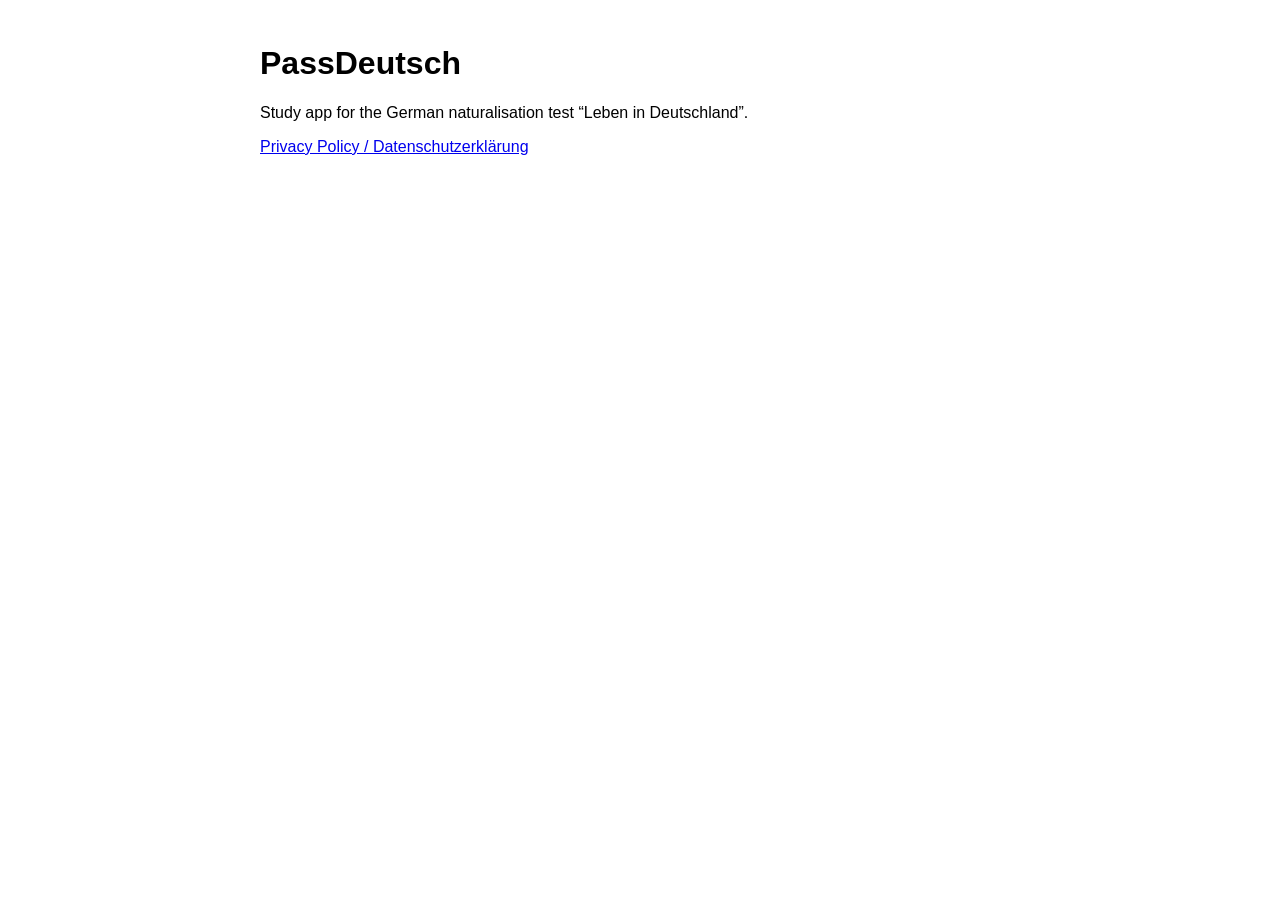
==== index.html @ 5f20ccb3 "Add PassDeutsch privacy policy and app-ads.txt" ====
<!DOCTYPE html>
<html lang="en">
<head><meta charset="utf-8"><meta name="viewport" content="width=device-width, initial-scale=1"><title>PassDeutsch</title></head>
<body style="font-family:-apple-system,sans-serif;max-width:760px;margin:0 auto;padding:24px">
<h1>PassDeutsch</h1>
<p>Study app for the German naturalisation test “Leben in Deutschland”.</p>
<p><a href="passdeutsch/privacy.html">Privacy Policy / Datenschutzerklärung</a></p>
</body>
</html>
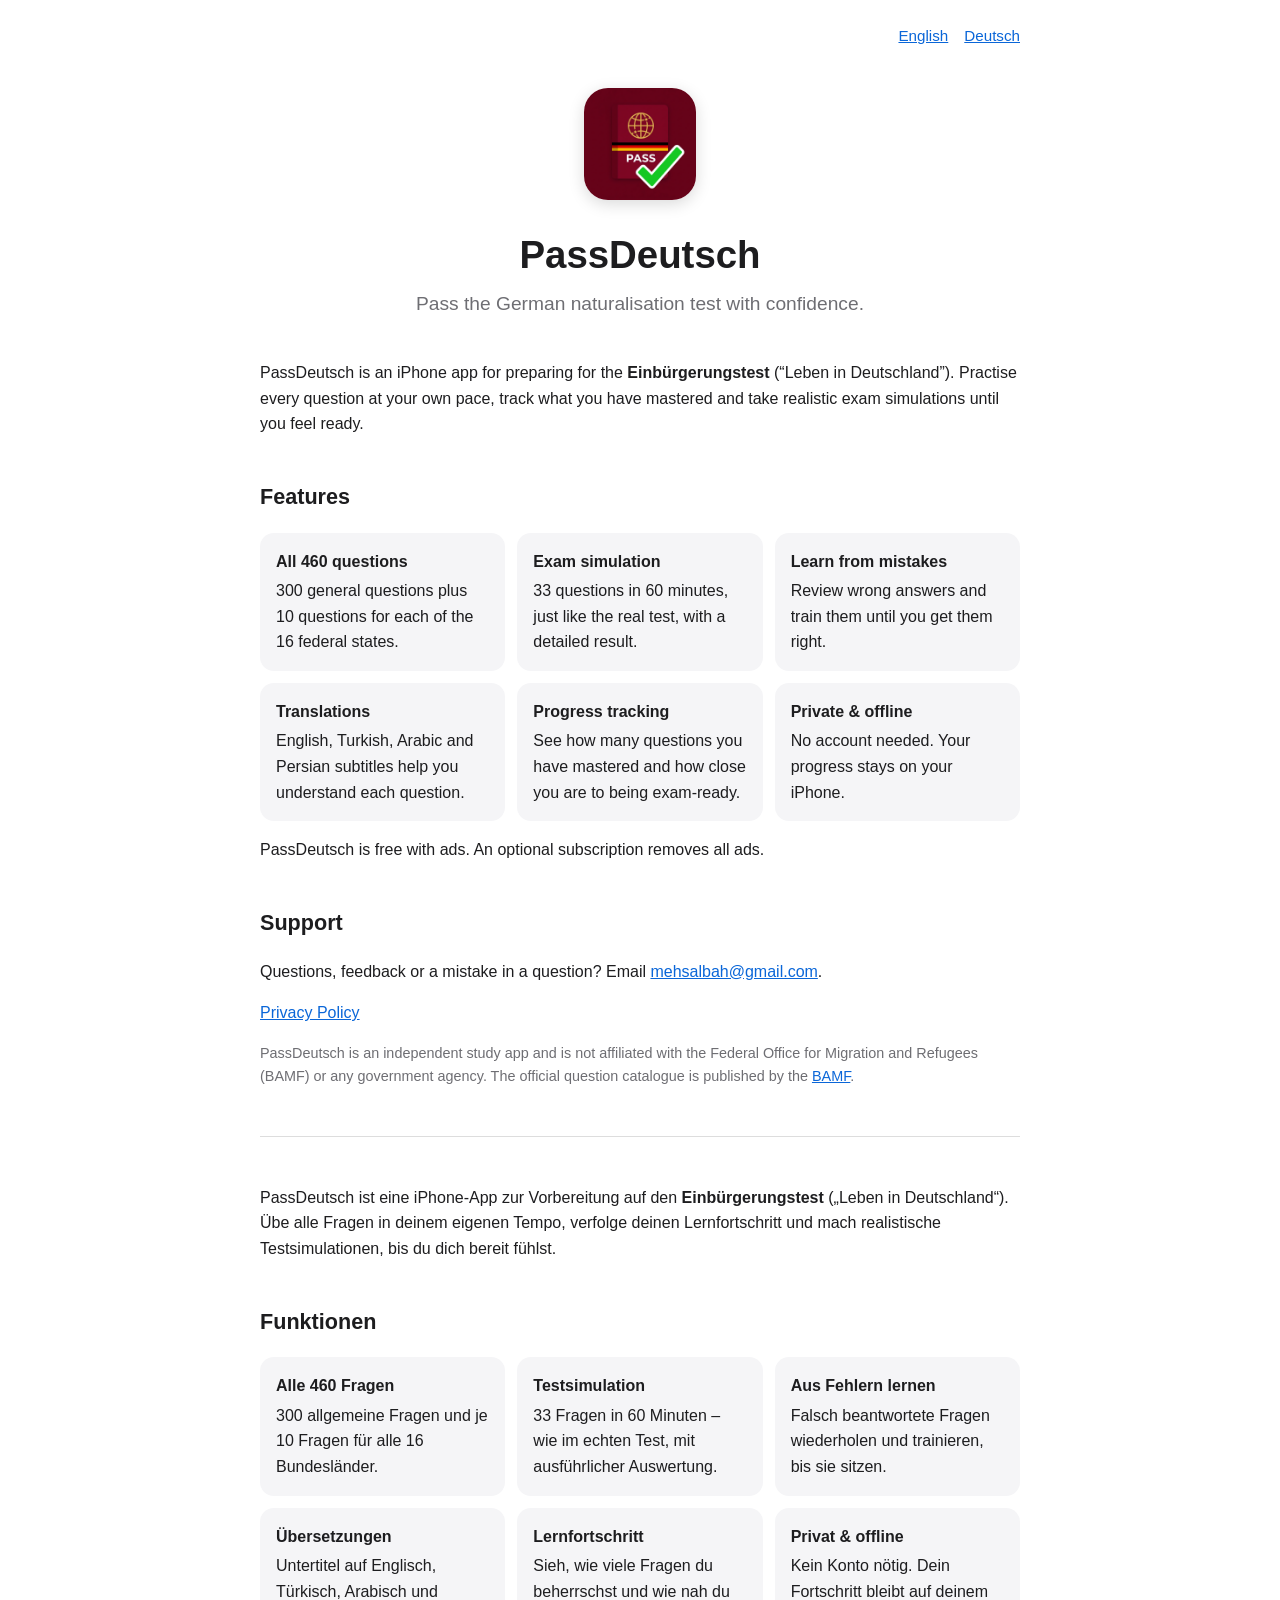
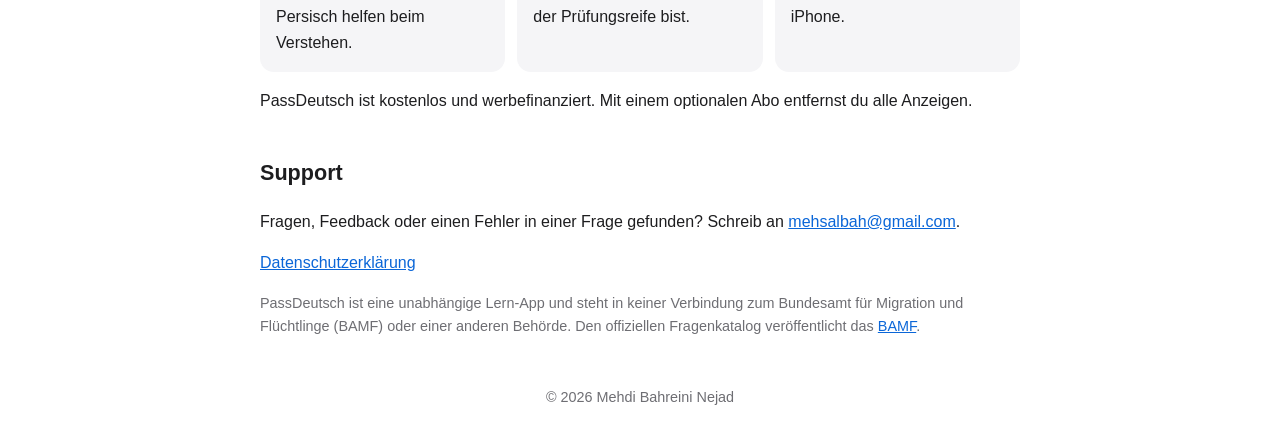
==== commit aaf1f5e5: "Turn the home page into a PassDeutsch landing page" ====
--- a/index.html
+++ b/index.html
@@ -1,9 +1,87 @@
 <!DOCTYPE html>
 <html lang="en">
-<head><meta charset="utf-8"><meta name="viewport" content="width=device-width, initial-scale=1"><title>PassDeutsch</title></head>
-<body style="font-family:-apple-system,sans-serif;max-width:760px;margin:0 auto;padding:24px">
-<h1>PassDeutsch</h1>
-<p>Study app for the German naturalisation test “Leben in Deutschland”.</p>
-<p><a href="passdeutsch/privacy.html">Privacy Policy / Datenschutzerklärung</a></p>
+<head>
+<meta charset="utf-8">
+<meta name="viewport" content="width=device-width, initial-scale=1">
+<title>PassDeutsch – Einbürgerungstest &amp; Leben in Deutschland</title>
+<meta name="description" content="PassDeutsch helps you prepare for the German naturalisation test “Leben in Deutschland” with all 460 questions, exam simulation and translations.">
+<style>
+  :root { --accent: #0a66d8; --muted: #6e6e73; --card: #f5f5f7; --line: #ddd; }
+  body { font-family: -apple-system, BlinkMacSystemFont, "Segoe UI", sans-serif; max-width: 760px; margin: 0 auto; padding: 24px; line-height: 1.6; color: #1d1d1f; }
+  nav { display: flex; justify-content: flex-end; gap: 16px; font-size: 0.95em; }
+  a { color: var(--accent); }
+  header { text-align: center; padding: 40px 0 24px; }
+  header img { width: 112px; height: 112px; border-radius: 24px; box-shadow: 0 4px 16px rgba(0,0,0,0.15); }
+  header h1 { font-size: 2.4em; margin: 16px 0 4px; }
+  .tagline { font-size: 1.2em; color: var(--muted); margin: 0; }
+  h2 { margin-top: 2em; font-size: 1.35em; }
+  .features { display: grid; grid-template-columns: repeat(auto-fit, minmax(220px, 1fr)); gap: 12px; padding: 0; list-style: none; }
+  .features li { background: var(--card); border-radius: 14px; padding: 16px; }
+  .features strong { display: block; margin-bottom: 4px; }
+  .note { font-size: 0.9em; color: var(--muted); }
+  hr { margin: 48px 0; border: none; border-top: 1px solid var(--line); }
+  footer { font-size: 0.9em; color: var(--muted); text-align: center; margin-top: 48px; }
+  @media (prefers-color-scheme: dark) {
+    :root { --accent: #6ea8ff; --muted: #a1a1a6; --card: #1c1c1e; --line: #333; }
+    body { background: #000; color: #f5f5f7; }
+  }
+</style>
+</head>
+<body>
+
+<nav><a href="#en">English</a><a href="#de">Deutsch</a></nav>
+
+<header>
+  <img src="passdeutsch/icon.png" alt="PassDeutsch app icon">
+  <h1>PassDeutsch</h1>
+  <p class="tagline">Pass the German naturalisation test with confidence.</p>
+</header>
+
+<section id="en">
+<p>PassDeutsch is an iPhone app for preparing for the <strong>Einbürgerungstest</strong> (“Leben in Deutschland”). Practise every question at your own pace, track what you have mastered and take realistic exam simulations until you feel ready.</p>
+
+<h2>Features</h2>
+<ul class="features">
+  <li><strong>All 460 questions</strong>300 general questions plus 10 questions for each of the 16 federal states.</li>
+  <li><strong>Exam simulation</strong>33 questions in 60 minutes, just like the real test, with a detailed result.</li>
+  <li><strong>Learn from mistakes</strong>Review wrong answers and train them until you get them right.</li>
+  <li><strong>Translations</strong>English, Turkish, Arabic and Persian subtitles help you understand each question.</li>
+  <li><strong>Progress tracking</strong>See how many questions you have mastered and how close you are to being exam-ready.</li>
+  <li><strong>Private &amp; offline</strong>No account needed. Your progress stays on your iPhone.</li>
+</ul>
+
+<p>PassDeutsch is free with ads. An optional subscription removes all ads.</p>
+
+<h2>Support</h2>
+<p>Questions, feedback or a mistake in a question? Email <a href="mailto:mehsalbah@gmail.com">mehsalbah@gmail.com</a>.</p>
+<p><a href="passdeutsch/privacy.html#en">Privacy Policy</a></p>
+<p class="note">PassDeutsch is an independent study app and is not affiliated with the Federal Office for Migration and Refugees (BAMF) or any government agency. The official question catalogue is published by the <a href="https://www.bamf.de/SharedDocs/Anlagen/DE/Integration/Einbuergerung/gesamtfragenkatalog-lebenindeutschland.pdf?__blob=publicationFile">BAMF</a>.</p>
+</section>
+
+<hr>
+
+<section id="de" lang="de">
+<p>PassDeutsch ist eine iPhone-App zur Vorbereitung auf den <strong>Einbürgerungstest</strong> („Leben in Deutschland“). Übe alle Fragen in deinem eigenen Tempo, verfolge deinen Lernfortschritt und mach realistische Testsimulationen, bis du dich bereit fühlst.</p>
+
+<h2>Funktionen</h2>
+<ul class="features">
+  <li><strong>Alle 460 Fragen</strong>300 allgemeine Fragen und je 10 Fragen für alle 16 Bundesländer.</li>
+  <li><strong>Testsimulation</strong>33 Fragen in 60 Minuten – wie im echten Test, mit ausführlicher Auswertung.</li>
+  <li><strong>Aus Fehlern lernen</strong>Falsch beantwortete Fragen wiederholen und trainieren, bis sie sitzen.</li>
+  <li><strong>Übersetzungen</strong>Untertitel auf Englisch, Türkisch, Arabisch und Persisch helfen beim Verstehen.</li>
+  <li><strong>Lernfortschritt</strong>Sieh, wie viele Fragen du beherrschst und wie nah du der Prüfungsreife bist.</li>
+  <li><strong>Privat &amp; offline</strong>Kein Konto nötig. Dein Fortschritt bleibt auf deinem iPhone.</li>
+</ul>
+
+<p>PassDeutsch ist kostenlos und werbefinanziert. Mit einem optionalen Abo entfernst du alle Anzeigen.</p>
+
+<h2>Support</h2>
+<p>Fragen, Feedback oder einen Fehler in einer Frage gefunden? Schreib an <a href="mailto:mehsalbah@gmail.com">mehsalbah@gmail.com</a>.</p>
+<p><a href="passdeutsch/privacy.html#de">Datenschutzerklärung</a></p>
+<p class="note">PassDeutsch ist eine unabhängige Lern-App und steht in keiner Verbindung zum Bundesamt für Migration und Flüchtlinge (BAMF) oder einer anderen Behörde. Den offiziellen Fragenkatalog veröffentlicht das <a href="https://www.bamf.de/SharedDocs/Anlagen/DE/Integration/Einbuergerung/gesamtfragenkatalog-lebenindeutschland.pdf?__blob=publicationFile">BAMF</a>.</p>
+</section>
+
+<footer>© 2026 Mehdi Bahreini Nejad</footer>
+
 </body>
 </html>
